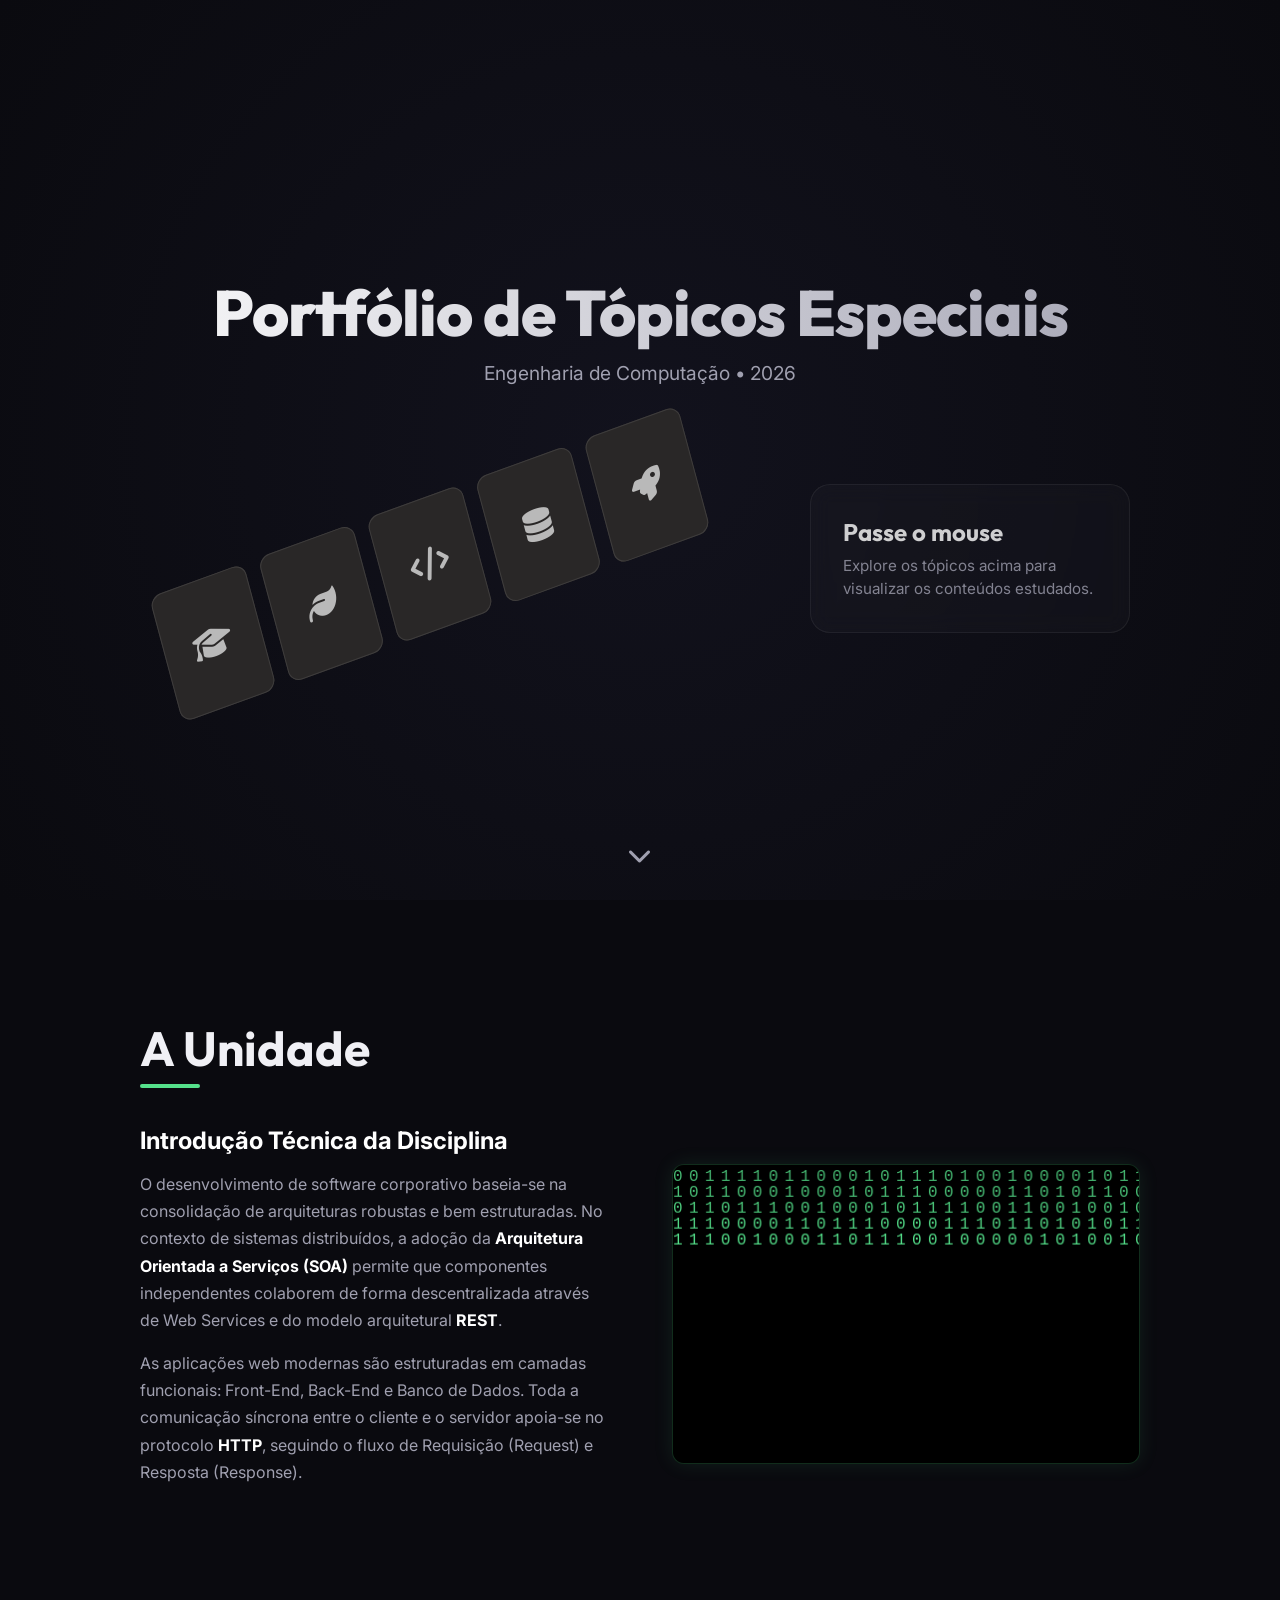
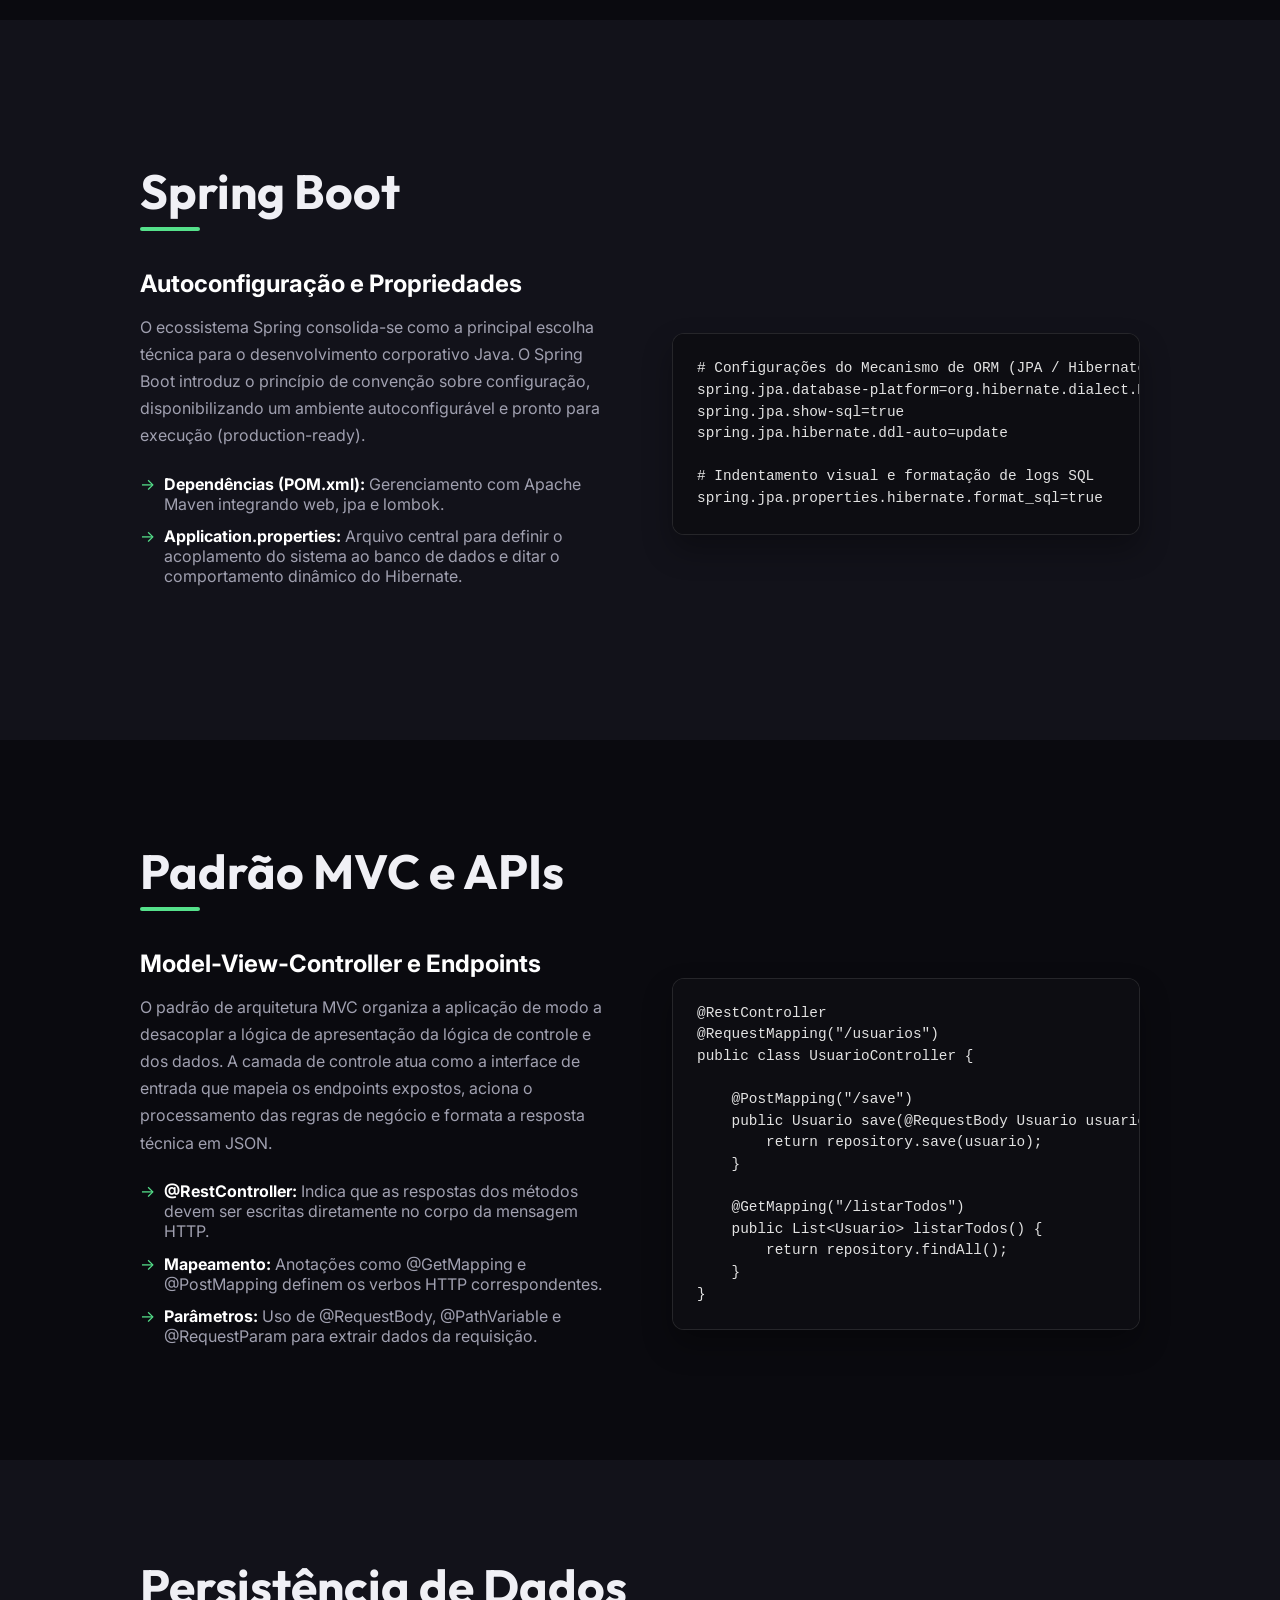
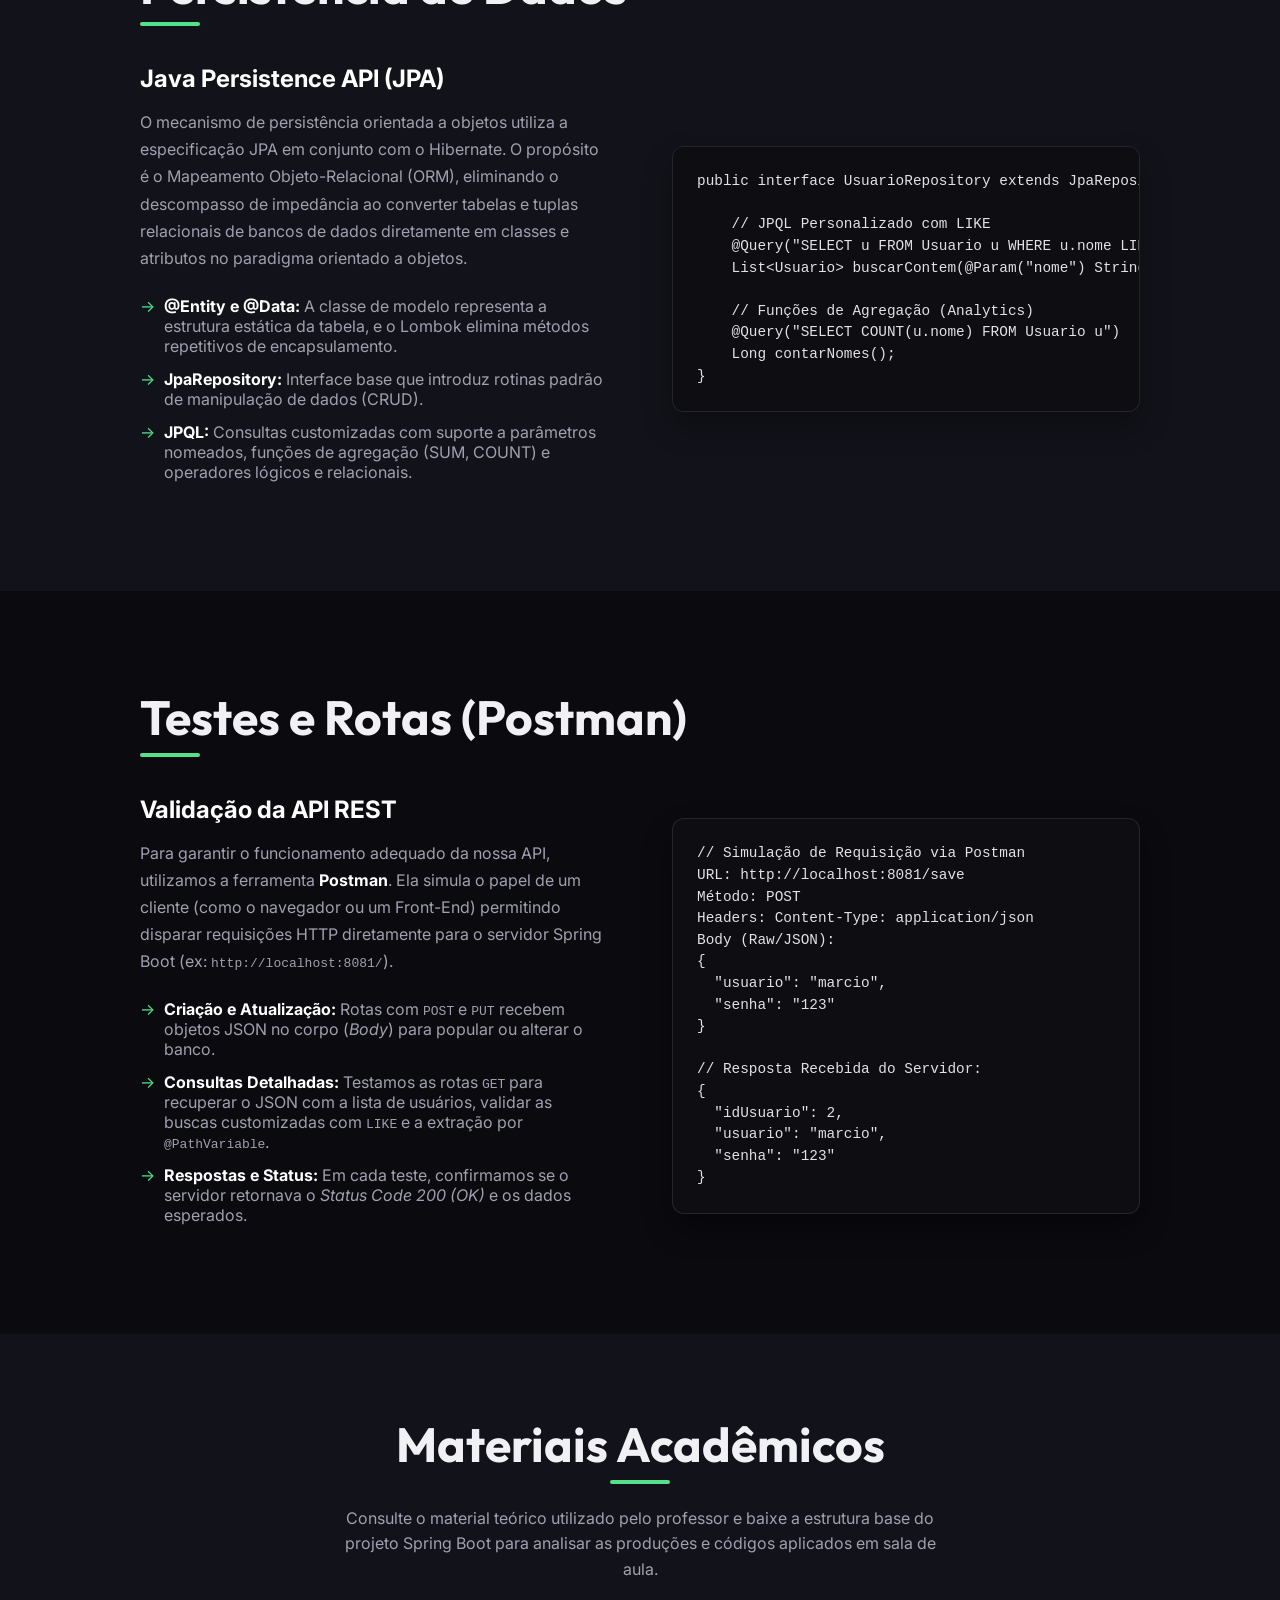
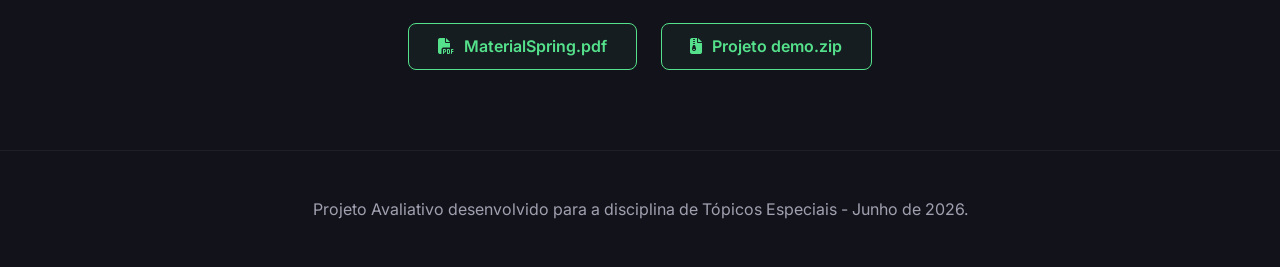
==== index.html @ d2735b62 "git-pages" ====
<!DOCTYPE html>
<html lang="pt-BR">

<head>
    <meta charset="UTF-8">
    <meta name="viewport" content="width=device-width, initial-scale=1.0">
    <title>Portfólio - Tópicos Especiais</title>
    <!-- Google Fonts -->
    <link rel="preconnect" href="https://fonts.googleapis.com">
    <link rel="preconnect" href="https://fonts.gstatic.com" crossorigin>
    <link
        href="https://fonts.googleapis.com/css2?family=Outfit:wght@300;400;600;800&family=Inter:wght@400;500;600&display=swap"
        rel="stylesheet">
    <!-- Font Awesome -->
    <link rel="stylesheet" href="https://cdnjs.cloudflare.com/ajax/libs/font-awesome/6.4.0/css/all.min.css">
    <!-- CSS -->
    <link rel="stylesheet" href="style.css">
</head>

<body>

    <!-- HERO SECTION (Cards e Efeitos) -->
    <header class="hero" id="hero">
        <div class="hero-bg"></div>
        <div class="hero-content">
            <h1 class="main-title">Portfólio de Tópicos Especiais</h1>
            <p class="subtitle">Engenharia de Computação • 2026</p>

            <div class="cards-container">
                <ul class="topic-cards" id="cardsList">
                    <li data-id="1" data-title="A Unidade"
                        data-desc="Visão geral e introdução à disciplina de Tópicos Especiais." data-color="#ff073d">
                        <a href="javascript:void(0)" onclick="scrollToSection('unidade')">
                            <span></span><span></span><span></span><span></span>
                            <span class="fas fa-graduation-cap"></span>
                        </a>
                    </li>
                    <li data-id="2" data-title="Spring Boot"
                        data-desc="Fundamentos, configuração de ambiente e injeção de dependências."
                        data-color="#68b63b">
                        <a href="javascript:void(0)" onclick="scrollToSection('spring')">
                            <span></span><span></span><span></span><span></span>
                            <span class="fas fa-leaf"></span>
                        </a>
                    </li>
                    <li data-id="3" data-title="Padrão MVC"
                        data-desc="Desenvolvimento de APIs REST utilizando o framework Spring Web."
                        data-color="#00c3fe">
                        <a href="javascript:void(0)" onclick="scrollToSection('mvc')">
                            <span></span><span></span><span></span><span></span>
                            <span class="fas fa-code"></span>
                        </a>
                    </li>
                    <li data-id="4" data-title="Dados (JPA)"
                        data-desc="Persistência de dados através do Spring Data JPA, Hibernate e MySQL."
                        data-color="#956ad6">
                        <a href="javascript:void(0)" onclick="scrollToSection('dados')">
                            <span></span><span></span><span></span><span></span>
                            <span class="fas fa-database"></span>
                        </a>
                    </li>
                    <li data-id="5" data-title="Testes de API" 
                        data-desc="Validação das rotas, consultas e requisições HTTP utilizando o Postman." 
                        data-color="#ff6c37">
                        <a href="javascript:void(0)" onclick="scrollToSection('postman')">
                            <span></span><span></span><span></span><span></span>
                            <span class="fas fa-rocket"></span>
                        </a>
                    </li>
                </ul>

                <!-- Resumo Lateral (Transição) -->
                <div class="summary-box" id="summaryBox">
                    <h3 id="summaryTitle">Passe o mouse</h3>
                    <p id="summaryText">Explore os tópicos acima para visualizar os conteúdos estudados.</p>
                </div>
            </div>
        </div>

        <!-- SVG overlay para as linhas de transição -->
        <svg id="transitionSvg">
            <path id="transitionPath" d=""></path>
        </svg>

        <div class="scroll-indicator">
            <i class="fas fa-chevron-down"></i>
        </div>
    </header>

    <!-- CONTEÚDO (Single Page Scroll) -->
    <main>
        <section id="unidade" class="content-section">
            <div class="section-inner">
                <h2>A Unidade</h2>
                <div class="content-grid">
                    <div class="text-block">
                        <h3>Introdução Técnica da Disciplina</h3>
                        <p>O desenvolvimento de software corporativo baseia-se na consolidação de arquiteturas robustas
                            e bem estruturadas. No contexto de sistemas distribuídos, a adoção da <strong>Arquitetura
                                Orientada a Serviços (SOA)</strong> permite que componentes independentes colaborem de
                            forma descentralizada através de Web Services e do modelo arquitetural
                            <strong>REST</strong>.
                        </p>
                        <p>As aplicações web modernas são estruturadas em camadas funcionais: Front-End, Back-End e
                            Banco de Dados. Toda a comunicação síncrona entre o cliente e o servidor apoia-se no
                            protocolo <strong>HTTP</strong>, seguindo o fluxo de Requisição (Request) e Resposta
                            (Response).</p>
                    </div>
                    <div class="visual-block matrix-block">
                        <canvas id="matrixCanvas"></canvas>
                    </div>
                </div>
            </div>
        </section>

        <section id="spring" class="content-section bg-alt">
            <div class="section-inner">
                <h2>Spring Boot</h2>
                <div class="content-grid">
                    <div class="text-block">
                        <h3> Autoconfiguração e Propriedades</h3>
                        <p>O ecossistema Spring consolida-se como a principal escolha técnica para o desenvolvimento
                            corporativo Java. O Spring Boot introduz o princípio de convenção sobre configuração,
                            disponibilizando um ambiente autoconfigurável e pronto para execução (production-ready).</p>
                        <ul>
                            <li><strong>Dependências (POM.xml):</strong> Gerenciamento com Apache Maven integrando web,
                                jpa e lombok.</li>
                            <li><strong>Application.properties:</strong> Arquivo central para definir o acoplamento do
                                sistema ao banco de dados e ditar o comportamento dinâmico do Hibernate.</li>
                        </ul>
                    </div>
                    <div class="visual-block code-block">
                        <pre><code># Configurações do Mecanismo de ORM (JPA / Hibernate)
spring.jpa.database-platform=org.hibernate.dialect.MySQLDialect
spring.jpa.show-sql=true
spring.jpa.hibernate.ddl-auto=update

# Indentamento visual e formatação de logs SQL
spring.jpa.properties.hibernate.format_sql=true</code></pre>
                    </div>
                </div>
            </div>
        </section>

        <section id="mvc" class="content-section">
            <div class="section-inner">
                <h2>Padrão MVC e APIs</h2>
                <div class="content-grid">
                    <div class="text-block">
                        <h3>Model-View-Controller e Endpoints</h3>
                        <p>O padrão de arquitetura MVC organiza a aplicação de modo a desacoplar a lógica de
                            apresentação da lógica de controle e dos dados. A camada de controle atua como a interface
                            de entrada que mapeia os endpoints expostos, aciona o processamento das regras de negócio e
                            formata a resposta técnica em JSON.</p>
                        <ul>
                            <li><strong>@RestController:</strong> Indica que as respostas dos métodos devem ser escritas
                                diretamente no corpo da mensagem HTTP.</li>
                            <li><strong>Mapeamento:</strong> Anotações como @GetMapping e @PostMapping definem os verbos
                                HTTP correspondentes.</li>
                            <li><strong>Parâmetros:</strong> Uso de @RequestBody, @PathVariable e @RequestParam para
                                extrair dados da requisição.</li>
                        </ul>
                    </div>
                    <div class="visual-block code-block">
                        <pre><code>@RestController
@RequestMapping("/usuarios")
public class UsuarioController {
    
    @PostMapping("/save")
    public Usuario save(@RequestBody Usuario usuario) {
        return repository.save(usuario);
    }
    
    @GetMapping("/listarTodos")
    public List&lt;Usuario&gt; listarTodos() {
        return repository.findAll();
    }
}</code></pre>
                    </div>
                </div>
            </div>
        </section>

        <section id="dados" class="content-section bg-alt">
            <div class="section-inner">
                <h2>Persistência de Dados</h2>
                <div class="content-grid">
                    <div class="text-block">
                        <h3>Java Persistence API (JPA)</h3>
                        <p>O mecanismo de persistência orientada a objetos utiliza a especificação JPA em conjunto com o
                            Hibernate. O propósito é o Mapeamento Objeto-Relacional (ORM), eliminando o descompasso de
                            impedância ao converter tabelas e tuplas relacionais de bancos de dados diretamente em
                            classes e atributos no paradigma orientado a objetos.</p>
                        <ul>
                            <li><strong>@Entity e @Data:</strong> A classe de modelo representa a estrutura estática da
                                tabela, e o Lombok elimina métodos repetitivos de encapsulamento.</li>
                            <li><strong>JpaRepository:</strong> Interface base que introduz rotinas padrão de
                                manipulação de dados (CRUD).</li>
                            <li><strong>JPQL:</strong> Consultas customizadas com suporte a parâmetros nomeados, funções
                                de agregação (SUM, COUNT) e operadores lógicos e relacionais.</li>
                        </ul>
                    </div>
                    <div class="visual-block code-block">
                        <pre><code>public interface UsuarioRepository extends JpaRepository&lt;Usuario, Long&gt; {
    
    // JPQL Personalizado com LIKE
    @Query("SELECT u FROM Usuario u WHERE u.nome LIKE CONCAT('%', :nome, '%')")
    List&lt;Usuario&gt; buscarContem(@Param("nome") String nome);

    // Funções de Agregação (Analytics)
    @Query("SELECT COUNT(u.nome) FROM Usuario u")
    Long contarNomes();
}</code></pre>
                    </div>
                </div>
            </div>
        </section>

        <section id="postman" class="content-section">
            <div class="section-inner">
                <h2>Testes e Rotas (Postman)</h2>
                <div class="content-grid">
                    <div class="text-block">
                        <h3>Validação da API REST</h3>
                        <p>Para garantir o funcionamento adequado da nossa API, utilizamos a ferramenta <strong>Postman</strong>. Ela simula o papel de um cliente (como o navegador ou um Front-End) permitindo disparar requisições HTTP diretamente para o servidor Spring Boot (ex: <code>http://localhost:8081/</code>).</p>
                        <ul>
                            <li><strong>Criação e Atualização:</strong> Rotas com <code>POST</code> e <code>PUT</code> recebem objetos JSON no corpo (<em>Body</em>) para popular ou alterar o banco.</li>
                            <li><strong>Consultas Detalhadas:</strong> Testamos as rotas <code>GET</code> para recuperar o JSON com a lista de usuários, validar as buscas customizadas com <code>LIKE</code> e a extração por <code>@PathVariable</code>.</li>
                            <li><strong>Respostas e Status:</strong> Em cada teste, confirmamos se o servidor retornava o <em>Status Code 200 (OK)</em> e os dados esperados.</li>
                        </ul>
                    </div>
                    <div class="visual-block code-block">
                        <pre><code>// Simulação de Requisição via Postman
URL: http://localhost:8081/save
Método: POST
Headers: Content-Type: application/json
Body (Raw/JSON):
{
  "usuario": "marcio",
  "senha": "123"
}

// Resposta Recebida do Servidor:
{
  "idUsuario": 2,
  "usuario": "marcio",
  "senha": "123"
}</code></pre>
                    </div>
                </div>
            </div>
        </section>
        <section id="materiais" class="content-section bg-alt" style="min-height: auto; padding: 5rem 2rem;">
            <div class="section-inner text-center">
                <h2 style="margin-bottom: 2rem;">Materiais Acadêmicos</h2>
                <p style="color: var(--text-muted); margin-bottom: 2.5rem; max-width: 600px; margin-left: auto; margin-right: auto; line-height: 1.6;">
                    Consulte o material teórico utilizado pelo professor e baixe a estrutura base do projeto Spring Boot para analisar as produções e códigos aplicados em sala de aula.
                </p>
                <div class="download-container">
                    <a href="../materiais/MaterialSpring.pdf" download class="download-btn">
                        <i class="fas fa-file-pdf"></i> MaterialSpring.pdf
                    </a>
                    <a href="../materiais/demo.zip" download class="download-btn">
                        <i class="fas fa-file-archive"></i> Projeto demo.zip
                    </a>
                </div>
            </div>
        </section>
    </main>

    <footer class="footer">
        <p>Projeto Avaliativo desenvolvido para a disciplina de Tópicos Especiais - Junho de 2026.</p>
    </footer>

    <script src="script.js"></script>
</body>

</html>
---- style.css ----
/* BASE STYLES */
:root {
    --bg-dark: #0a0a0f;
    --bg-alt: #12121a;
    --text-main: #f0f0f5;
    --text-muted: #a0a0b0;
    --accent: #55E18B;
    --font-head: 'Outfit', sans-serif;
    --font-body: 'Inter', sans-serif;
}

* {
    margin: 0;
    padding: 0;
    box-sizing: border-box;
}

body {
    background-color: var(--bg-dark);
    color: var(--text-main);
    font-family: var(--font-body);
    overflow-x: hidden;
    scroll-behavior: smooth;
}

/* HERO SECTION */
.hero {
    position: relative;
    width: 100vw;
    min-height: 100vh;
    display: flex;
    flex-direction: column;
    justify-content: center;
    align-items: center;
    overflow: hidden;
    padding: 2rem;
}

.hero-bg {
    position: absolute;
    top: -50%;
    left: -50%;
    width: 200%;
    height: 200%;
    background: radial-gradient(circle at center, rgba(30, 30, 50, 0.4) 0%, rgba(10, 10, 15, 1) 50%);
    z-index: 0;
}

.hero-content {
    position: relative;
    z-index: 2;
    text-align: center;
    width: 100%;
    max-width: 1200px;
}

.main-title {
    font-family: var(--font-head);
    font-size: 4rem;
    font-weight: 800;
    background: linear-gradient(90deg, #fff, #a0a0b0);
    -webkit-background-clip: text;
    -webkit-text-fill-color: transparent;
    margin-bottom: 0.5rem;
    letter-spacing: -1px;
}

.subtitle {
    color: var(--text-muted);
    font-size: 1.2rem;
    margin-bottom: 4rem;
}

/* CARDS AND SUMMARY CONTAINER */
.cards-container {
    display: flex;
    justify-content: center;
    align-items: center;
    gap: 100px; /* Space between cards list and summary box */
    position: relative;
    flex-wrap: wrap;
}

/* 3D CARDS (Adapted from recursos) */
.topic-cards {
    display: flex;
    gap: 15px;
    list-style: none;
    padding: 0;
    transform: rotate(-15deg) skewY(-5deg);
    transform-origin: center;
    margin-top: 50px;
}

.topic-cards li {
    position: relative;
    width: 100px;
    height: 130px; /* Reduzido levemente para caber bem na tela */
    cursor: pointer;
}

.topic-cards a span {
    position: absolute;
    width: 100%;
    height: 100%;
    top: 0;
    left: 0;
    display: flex;
    justify-content: center;
    align-items: center;
    color: rgb(185, 185, 185);
    font-size: 32px;
    transition: 0.5s;
    background-color: #292727;
    border-radius: 12px;
}

/* Opacidade dos spans */
.topic-cards a span:nth-of-type(1) { opacity: 0.2; }
.topic-cards a span:nth-of-type(2) { opacity: 0.4; }
.topic-cards a span:nth-of-type(3) { opacity: 0.6; }
.topic-cards a span:nth-of-type(4) { opacity: 0.8; }
.topic-cards a span:nth-of-type(5) { opacity: 1; border: 1px solid rgba(255,255,255,0.1); }

.topic-cards li:hover { z-index: 10; }

.topic-cards a {
    position: relative;
    width: 100%;
    height: 100%;
    display: flex;
    justify-content: center;
    align-items: center;
    text-decoration: none;
    background-color: transparent;
}

.topic-cards li:hover > a span:nth-of-type(1) { transform: translate(5px, -5px); }
.topic-cards li:hover > a span:nth-of-type(2) { transform: translate(10px, -10px); }
.topic-cards li:hover > a span:nth-of-type(3) { transform: translate(15px, -15px); }
.topic-cards li:hover > a span:nth-of-type(4) { transform: translate(20px, -20px); }
.topic-cards li:hover > a span:nth-of-type(5) { transform: translate(25px, -25px); color: #fff; }

/* Custom Colors for each Topic */
.topic-cards li:nth-of-type(1):hover span {
    background-color: #e1306c;
    background-image: linear-gradient(270deg, #ff073d, #833ab4); 
    background-size: 200% 200%; animation: gradient 6s ease infinite;
}
.topic-cards li:nth-of-type(2):hover span {
    background-color: #4267B2;
    background-image: linear-gradient(270deg, #68b63b, #1d6e19);
    background-size: 200% 200%; animation: gradient 6s ease infinite;
}
.topic-cards li:nth-of-type(3):hover span {
    background-color: #1da1f2;
    background-image: linear-gradient(270deg, #397fbd, #00c3fe);
    background-size: 200% 200%; animation: gradient 6s ease infinite;
}
.topic-cards li:nth-of-type(4):hover span {
    background-color: #9146ff;
    background-image: linear-gradient(270deg, #956ad6, #6c17ec);
    background-size: 200% 200%; animation: gradient 6s ease infinite;
}
.topic-cards li:nth-of-type(5):hover span {
    background-color: #ff6c37;
    background-image: linear-gradient(270deg, #ff6c37, #c24b22);
    background-size: 200% 200%; animation: gradient 6s ease infinite;
}

@keyframes gradient {
    0% { background-position: 0% 50%; }
    50% { background-position: 100% 50%; }
    100% { background-position: 0% 50%; }
}

/* SUMMARY BOX */
.summary-box {
    width: 320px;
    padding: 2rem;
    background: rgba(255, 255, 255, 0.03);
    border: 1px solid rgba(255, 255, 255, 0.08);
    border-radius: 20px;
    backdrop-filter: blur(10px);
    text-align: left;
    transform: translateY(20px);
    opacity: 0.8;
    transition: all 0.4s ease;
}

.summary-box.active {
    transform: translateY(0);
    opacity: 1;
    border-color: rgba(255, 255, 255, 0.2);
    box-shadow: 0 10px 30px rgba(0,0,0,0.5);
}

.summary-box h3 {
    font-family: var(--font-head);
    font-size: 1.5rem;
    margin-bottom: 0.5rem;
    color: #fff;
    transition: color 0.3s;
}

.summary-box p {
    color: var(--text-muted);
    font-size: 0.95rem;
    line-height: 1.5;
}

/* SVG TRANSITION (Adapted from recursos) */
svg {
    position: absolute;
    inset: 0;
    width: 100%;
    height: 100%;
    overflow: visible;
    pointer-events: none; /* Ignore clicks */
    z-index: 1;
}

path {
    fill: none;
    stroke: var(--accent); /* Default color, changed via JS */
    stroke-width: 3;
    stroke-linecap: round;
    stroke-linejoin: round;
    stroke-dasharray: 1000;
    stroke-dashoffset: 1000;
    transition: stroke-dashoffset 0.8s cubic-bezier(0.4, 0, 0.2, 1), stroke 0.4s;
    filter: drop-shadow(0 0 6px rgba(255,255,255,0.4));
}

path.draw {
    stroke-dashoffset: 0;
}

.scroll-indicator {
    position: absolute;
    bottom: 30px;
    left: 50%;
    transform: translateX(-50%);
    font-size: 1.5rem;
    color: var(--text-muted);
    animation: bounce 2s infinite;
    pointer-events: none;
}

@keyframes bounce {
    0%, 20%, 50%, 80%, 100% { transform: translateY(0) translateX(-50%); }
    40% { transform: translateY(-15px) translateX(-50%); }
    60% { transform: translateY(-7px) translateX(-50%); }
}

/* CONTENT SECTIONS */
.content-section {
    padding: 6rem 2rem;
    min-height: 80vh;
    display: flex;
    justify-content: center;
    align-items: center;
}

.bg-alt {
    background-color: var(--bg-alt);
}

.section-inner {
    max-width: 1000px;
    width: 100%;
}

.section-inner h2 {
    font-family: var(--font-head);
    font-size: 3rem;
    margin-bottom: 3rem;
    position: relative;
    display: inline-block;
}

.section-inner h2::after {
    content: '';
    position: absolute;
    bottom: -10px;
    left: 0;
    width: 60px;
    height: 4px;
    background: var(--accent);
    border-radius: 2px;
}

.content-grid {
    display: grid;
    grid-template-columns: 1fr 1fr;
    gap: 4rem;
    align-items: center;
}

.text-block h3 {
    font-size: 1.5rem;
    margin-bottom: 1rem;
    color: #fff;
}

.text-block p {
    color: var(--text-muted);
    line-height: 1.7;
    margin-bottom: 1rem;
}

.text-block ul {
    list-style: none;
    margin-top: 1.5rem;
}

.text-block ul li {
    margin-bottom: 0.8rem;
    color: var(--text-muted);
    position: relative;
    padding-left: 1.5rem;
}

.text-block ul li::before {
    content: '→';
    position: absolute;
    left: 0;
    color: var(--accent);
}

.text-block strong {
    color: #fff;
}

.code-block {
    background: #0d0d12;
    padding: 1.5rem;
    border-radius: 12px;
    border: 1px solid rgba(255,255,255,0.1);
    box-shadow: 0 15px 30px rgba(0,0,0,0.3);
    overflow-x: auto;
}

.code-block pre {
    color: #e2e2e2;
    font-family: 'Fira Code', monospace;
    font-size: 0.9rem;
    line-height: 1.5;
}

.footer {
    text-align: center;
    padding: 3rem;
    background: var(--bg-alt);
    color: var(--text-muted);
    border-top: 1px solid rgba(255,255,255,0.05);
}

/* RESPONSIVE */
@media (max-width: 900px) {
    .cards-container {
        flex-direction: column;
        gap: 50px;
    }
    .topic-cards {
        margin-top: 20px;
    }
    .content-grid {
        grid-template-columns: 1fr;
    }
    .main-title {
        font-size: 2.5rem;
    }
}

/* MATRIX EFFECT */
.matrix-block {
    background: #000;
    border-radius: 12px;
    border: 1px solid rgba(85, 225, 139, 0.2);
    box-shadow: 0 0 20px rgba(85, 225, 139, 0.1);
    overflow: hidden;
    height: 300px;
    position: relative;
    display: flex;
    justify-content: center;
    align-items: center;
}
#matrixCanvas {
    width: 100%;
    height: 100%;
    display: block;
}

/* MATERIAIS DE DOWNLOAD */
.text-center {
    text-align: center;
}
.text-center h2::after {
    left: 50%;
    transform: translateX(-50%);
}

.download-container {
    display: flex;
    justify-content: center;
    gap: 1.5rem;
    flex-wrap: wrap;
}

.download-btn {
    display: inline-flex;
    align-items: center;
    gap: 0.6rem;
    padding: 0.8rem 1.8rem;
    background: rgba(85, 225, 139, 0.05);
    color: var(--accent);
    text-decoration: none;
    border: 1px solid var(--accent);
    border-radius: 8px;
    font-weight: 600;
    transition: all 0.3s ease;
}

.download-btn:hover {
    background: var(--accent);
    color: #000;
    transform: translateY(-3px);
    box-shadow: 0 5px 15px rgba(85, 225, 139, 0.3);
}
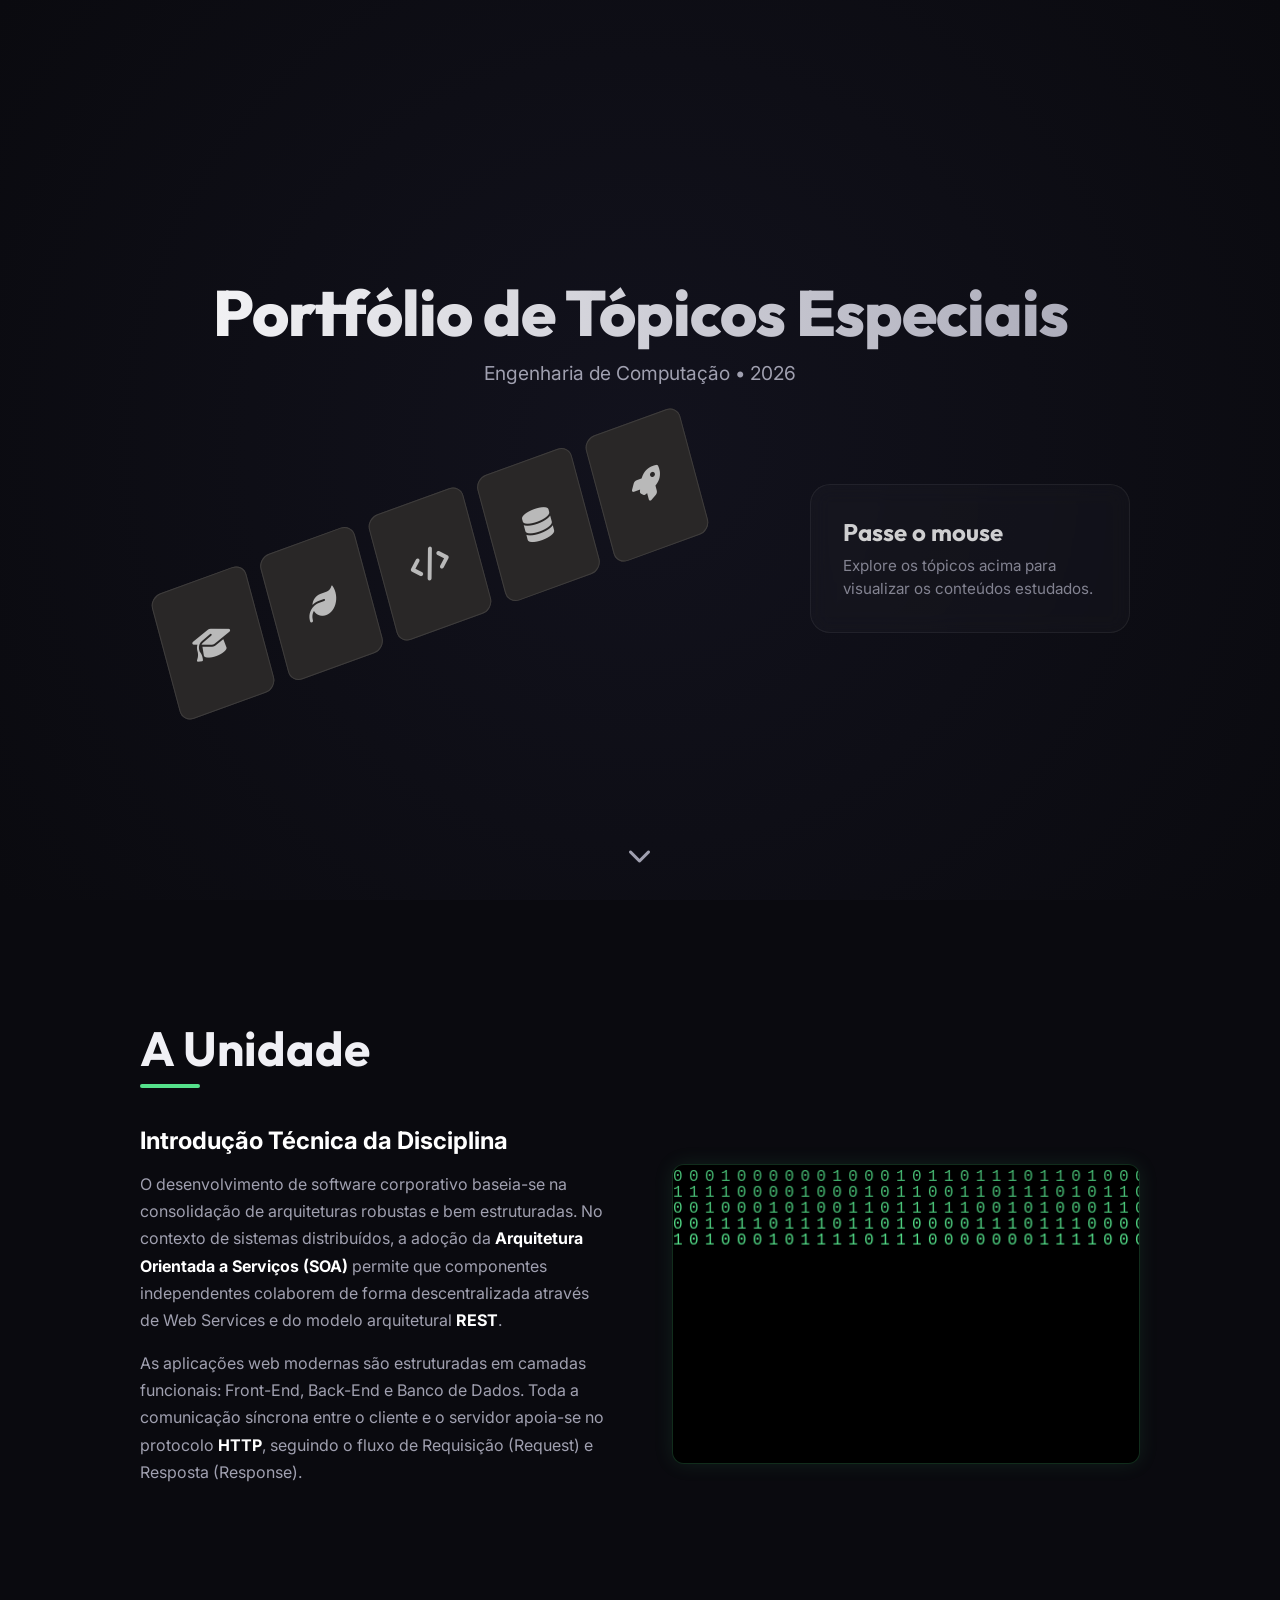
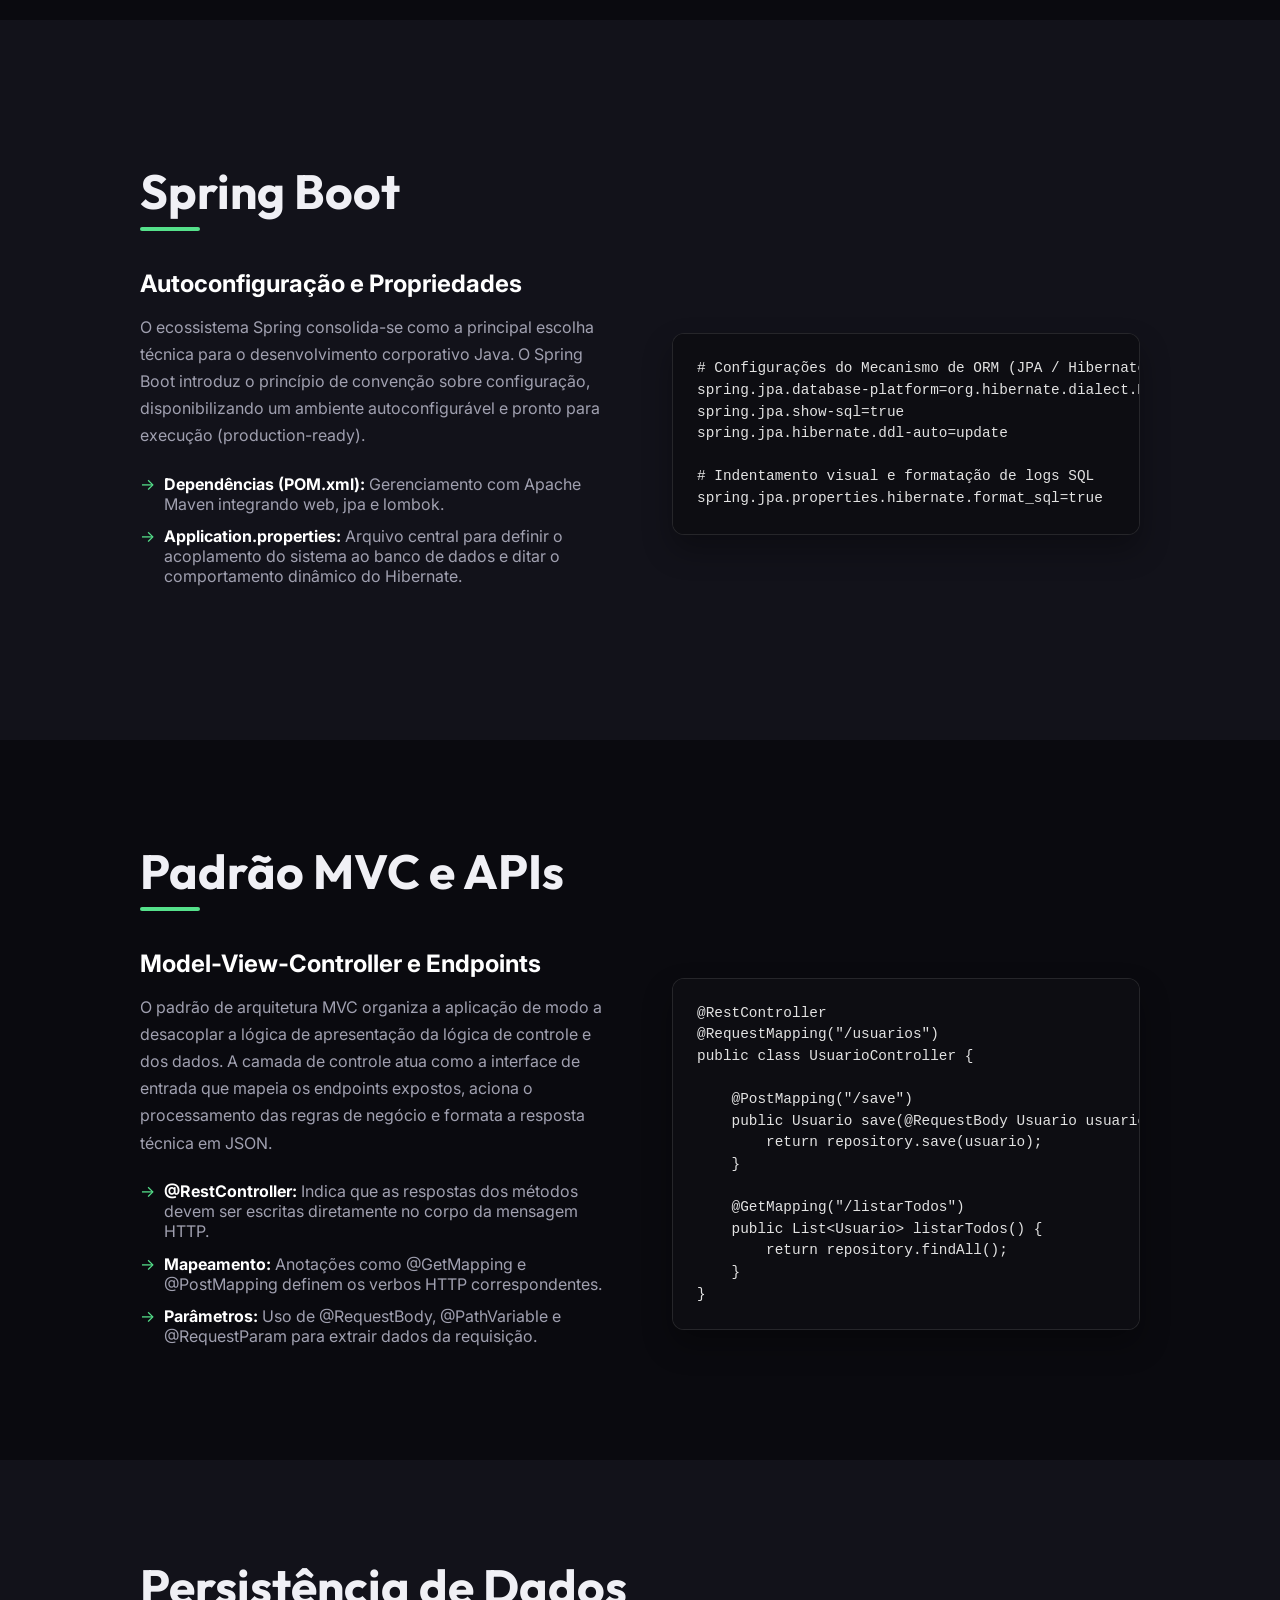
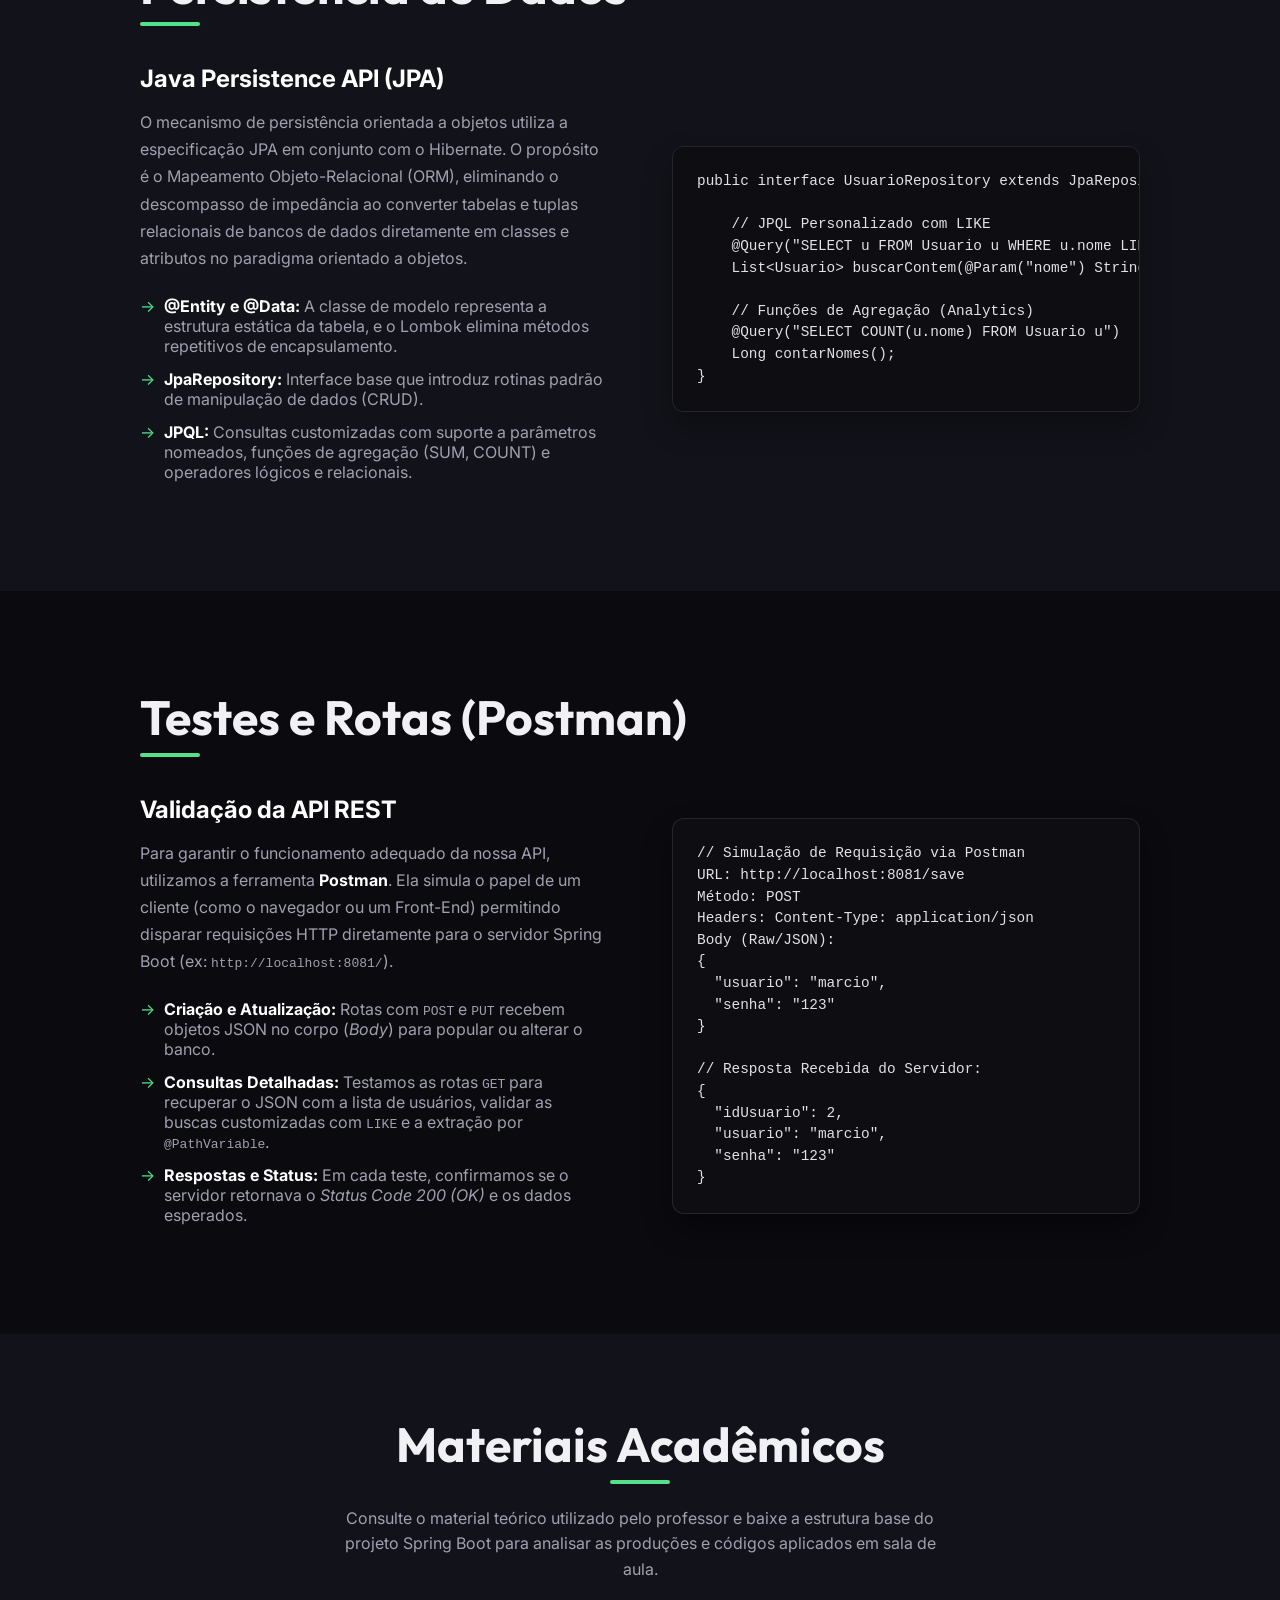
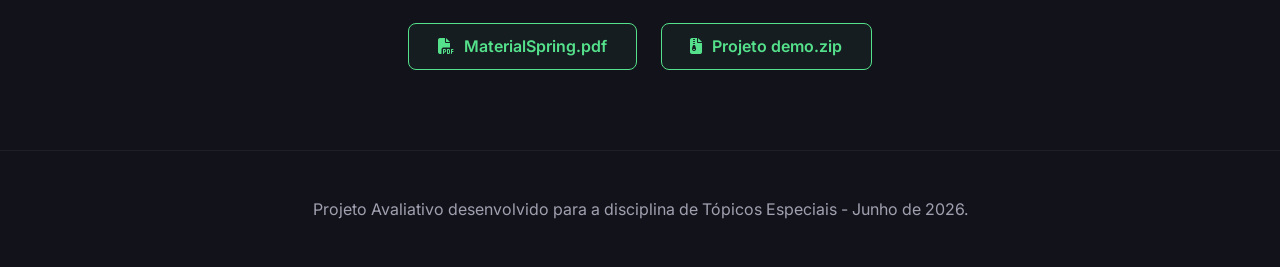
==== commit 3195ae5e: "update-links" ====
--- a/index.html
+++ b/index.html
@@ -257,10 +257,10 @@
                     Consulte o material teórico utilizado pelo professor e baixe a estrutura base do projeto Spring Boot para analisar as produções e códigos aplicados em sala de aula.
                 </p>
                 <div class="download-container">
-                    <a href="../materiais/MaterialSpring.pdf" download class="download-btn">
+                    <a href="materiais/MaterialSpring.pdf" download class="download-btn">
                         <i class="fas fa-file-pdf"></i> MaterialSpring.pdf
                     </a>
-                    <a href="../materiais/demo.zip" download class="download-btn">
+                    <a href="materiais/demo.zip" download class="download-btn">
                         <i class="fas fa-file-archive"></i> Projeto demo.zip
                     </a>
                 </div>
